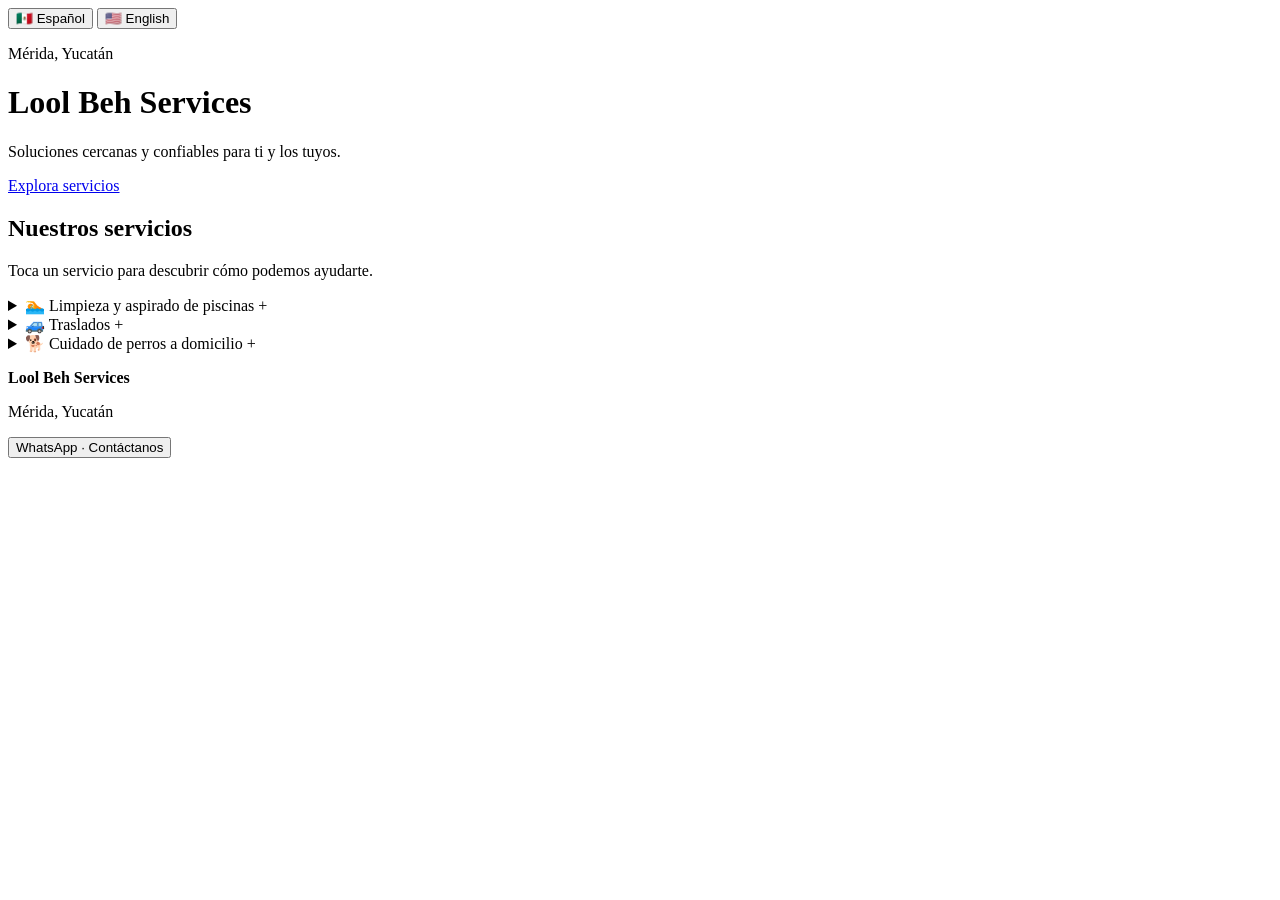
==== index.html @ f28a20ec "Agregar página principal" ====
<!DOCTYPE html>
<html lang="es">
<head>
  <meta charset="UTF-8">
  <meta name="viewport" content="width=device-width, initial-scale=1.0">
  <meta name="description" content="Lool Beh Services en Mérida: limpieza de piscinas, traslados y cuidado de perros a domicilio.">
  <title>Lool Beh Services</title>
  <link rel="stylesheet" href="inicio.css">
  <script src="inicio.js" defer></script>
</head>
<body>
  <header class="portada">
    <nav class="selector-idioma" aria-label="Idioma / Language">
      <button type="button" class="idioma activo" data-idioma="es" aria-pressed="true" lang="es">
        <span aria-hidden="true">🇲🇽</span> Español
      </button>
      <button type="button" class="idioma" data-idioma="en" aria-pressed="false" lang="en">
        <span aria-hidden="true">🇺🇸</span> English
      </button>
    </nav>

    <div class="contenedor">
      <p class="portada__etiqueta">Mérida, Yucatán</p>
      <h1>Lool Beh Services</h1>
      <p class="portada__frase">Soluciones cercanas y confiables para ti y los tuyos.</p>
      <a class="boton" href="#servicios">Explora servicios</a>
    </div>
  </header>

  <main>
    <section class="servicios contenedor" id="servicios" aria-labelledby="titulo-servicios">
      <h2 id="titulo-servicios">Nuestros servicios</h2>
      <p class="servicios__introduccion">Toca un servicio para descubrir cómo podemos ayudarte.</p>

      <div class="servicios__lista">
        <details class="servicio">
          <summary class="servicio__ovalo">
            <span class="servicio__icono" aria-hidden="true">🏊</span>
            <span class="servicio__nombre">Limpieza y aspirado de piscinas</span>
            <span class="servicio__indicador" aria-hidden="true">+</span>
          </summary>
          <div class="servicio__contenido">
            <p>Solicita una cotización según las dimensiones y el estado de tu piscina.</p>
            <a class="boton" href="piscinas/index.html">Ver servicio y cotizar</a>
          </div>
        </details>

        <details class="servicio">
          <summary class="servicio__ovalo">
            <span class="servicio__icono" aria-hidden="true">🚙</span>
            <span class="servicio__nombre">Traslados</span>
            <span class="servicio__indicador" aria-hidden="true">+</span>
          </summary>
          <div class="servicio__contenido">
            <p>Traslados al aeropuerto, dentro de Mérida y a destinos fuera de la ciudad.</p>
            <a class="boton" href="traslados/index.html">Ver servicio y cotizar</a>
          </div>
        </details>

        <details class="servicio">
          <summary class="servicio__ovalo">
            <span class="servicio__icono" aria-hidden="true">🐕</span>
            <span class="servicio__nombre" data-es="Cuidado de perros a domicilio" data-en="In-home dog care">
              Cuidado de perros a domicilio
            </span>
            <span class="servicio__indicador" aria-hidden="true">+</span>
          </summary>
          <div class="servicio__contenido">
            <p data-es="Cuando tú no puedes estar, te ayudamos a cuidarlos en su propio hogar." data-en="When you can't be there, we help care for your dogs in their own home.">
              Cuando tú no puedes estar, te ayudamos a cuidarlos en su propio hogar.
            </p>
            <p data-es="Cuidado por horas o por períodos más largos según tus necesidades." data-en="Dog care by the hour or longer periods, based on your needs.">
              Cuidado por horas o por períodos más largos según tus necesidades.
            </p>
            <a class="boton" href="perros/index.html" data-es="Ver cuidados y cotizar" data-en="View care options and request a quote">
              Ver cuidados y cotizar
            </a>
          </div>
        </details>
      </div>
    </section>
  </main>

  <footer class="pie">
    <div class="contenedor">
      <p><strong>Lool Beh Services</strong></p>
      <p>Mérida, Yucatán</p>
    </div>
  </footer>

  <button type="button" id="abrir-contacto" class="whatsapp-flotante" aria-haspopup="dialog" aria-controls="ventana-contacto">
    WhatsApp · Contáctanos
  </button>

  <dialog id="ventana-contacto" class="ventana-contacto" aria-labelledby="titulo-contacto">
    <button type="button" id="cerrar-contacto" class="contacto-cerrar" aria-label="Cerrar ventana de contacto">✕</button>
    <h2 id="titulo-contacto">¡Hola! ¿En qué podemos ayudarte?</h2>
    <p>Cuéntanos qué servicio necesitas o escribe tu consulta. Con gusto te atenderemos.</p>
    <p>También puedes <a id="explorar-servicios" href="#servicios">explorar nuestros servicios</a> en esta página para conocer más detalles.</p>

    <label for="consulta-contacto">Escribe aquí tu consulta</label>
    <textarea id="consulta-contacto" rows="4" maxlength="1500" placeholder="Por ejemplo: necesito un traslado al aeropuerto…"></textarea>

    <div class="contacto-opciones">
      <a class="boton" data-contacto="jose" href="https://wa.me/527772755235" target="_blank" rel="noopener noreferrer">
        WhatsApp con José Luis
      </a>
      <a class="boton" data-contacto="ananda" href="https://wa.me/525585375196" target="_blank" rel="noopener noreferrer">
        WhatsApp con Ananda
      </a>
    </div>

    <p class="contacto-aviso">Podrás revisar el mensaje en WhatsApp antes de enviarlo.</p>
  </dialog>
</body>
</html>
---- inicio.css ----
<!DOCTYPE html>
<html lang="es">
<head>
  <meta charset="UTF-8">
  <meta name="viewport" content="width=device-width, initial-scale=1.0">
  <meta name="description" content="Lool Beh Services en Mérida: limpieza de piscinas, traslados y cuidado de perros a domicilio.">
  <title>Lool Beh Services</title>
  <link rel="stylesheet" href="inicio.css">
  <script src="inicio.js" defer></script>
</head>
<body>
  <header class="portada">
    <nav class="selector-idioma" aria-label="Idioma / Language">
      <button type="button" class="idioma activo" data-idioma="es" aria-pressed="true" lang="es"><span aria-hidden="true">🇲🇽</span> Español</button>
      <button type="button" class="idioma" data-idioma="en" aria-pressed="false" lang="en"><span aria-hidden="true">🇺🇸</span> English</button>
    </nav>

    <div class="contenedor">
      <p class="portada__etiqueta">Mérida, Yucatán</p>
      <h1>Lool Beh Services</h1>
      <p class="portada__frase">Soluciones cercanas y confiables para ti y los tuyos.</p>
      <a class="boton" href="#servicios">Explora servicios</a>
    </div>
  </header>

  <main>
    <section class="servicios contenedor" id="servicios" aria-labelledby="titulo-servicios">
      <h2 id="titulo-servicios">Nuestros servicios</h2>
      <p class="servicios__introduccion">Toca un servicio para descubrir cómo podemos ayudarte.</p>

      <div class="servicios__lista">
        <details class="servicio">
          <summary class="servicio__ovalo">
            <span class="servicio__icono" aria-hidden="true">🏊</span>
            <span class="servicio__nombre">Limpieza y aspirado de piscinas</span>
            <span class="servicio__indicador" aria-hidden="true">+</span>
          </summary>
          <div class="servicio__contenido">
            <p>Solicita una cotización según las dimensiones y el estado de tu piscina.</p>
            <a class="boton" href="piscinas/index.html">Ver servicio y cotizar</a>
          </div>
        </details>

        <details class="servicio">
          <summary class="servicio__ovalo">
            <span class="servicio__icono" aria-hidden="true">🚙</span>
            <span class="servicio__nombre">Traslados</span>
            <span class="servicio__indicador" aria-hidden="true">+</span>
          </summary>
          <div class="servicio__contenido">
            <p>Traslados al aeropuerto, dentro de Mérida y a destinos fuera de la ciudad.</p>
            <a class="boton" href="traslados/index.html">Ver servicio y cotizar</a>
          </div>
        </details>

        <details class="servicio">
          <summary class="servicio__ovalo">
            <span class="servicio__icono" aria-hidden="true">🐕</span>
            <span class="servicio__nombre" data-es="Cuidado de perros a domicilio" data-en="In-home dog care">Cuidado de perros a domicilio</span>
            <span class="servicio__indicador" aria-hidden="true">+</span>
          </summary>
          <div class="servicio__contenido">
            <p data-es="Cuando tú no puedes estar, te ayudamos a cuidarlos en su propio hogar." data-en="When you can't be there, we help care for your dogs in their own home.">Cuando tú no puedes estar, te ayudamos a cuidarlos en su propio hogar.</p>
            <p data-es="Cuidado por horas o por períodos más largos según tus necesidades." data-en="Dog care by the hour or longer periods, based on your needs.">Cuidado por horas o por períodos más largos según tus necesidades.</p>
            <a class="boton" href="perros/index.html" data-es="Ver cuidados y cotizar" data-en="View care options and request a quote">Ver cuidados y cotizar</a>
          </div>
        </details>
      </div>
    </section>
  </main>

  <footer class="pie">
    <div class="contenedor">
      <p><strong>Lool Beh Services</strong></p>
      <p>Mérida, Yucatán</p>
    </div>
  </footer>

  <button type="button" id="abrir-contacto" class="whatsapp-flotante" aria-haspopup="dialog" aria-controls="ventana-contacto">WhatsApp · Contáctanos</button>

  <dialog id="ventana-contacto" class="ventana-contacto" aria-labelledby="titulo-contacto">
    <button type="button" id="cerrar-contacto" class="contacto-cerrar" aria-label="Cerrar ventana de contacto">✕</button>
    <h2 id="titulo-contacto">¡Hola! ¿En qué podemos ayudarte?</h2>
    <p>Cuéntanos qué servicio necesitas o escribe tu consulta. Con gusto te atenderemos.</p>
    <p>También puedes <a id="explorar-servicios" href="#servicios">explorar nuestros servicios</a> en esta página para conocer más detalles.</p>

    <label for="consulta-contacto">Escribe aquí tu consulta</label>
    <textarea id="consulta-contacto" rows="4" maxlength="1500" placeholder="Por ejemplo: necesito un traslado al aeropuerto…"></textarea>

    <div class="contacto-opciones">
      <a class="boton" data-contacto="jose" href="https://wa.me/527772755235" target="_blank" rel="noopener noreferrer">WhatsApp con José Luis</a>
      <a class="boton" data-contacto="ananda" href="https://wa.me/525585375196" target="_blank" rel="noopener noreferrer">WhatsApp con Ananda</a>
    </div>

    <p class="contacto-aviso">Podrás revisar el mensaje en WhatsApp antes de enviarlo.</p>
  </dialog>
</body>
</html>
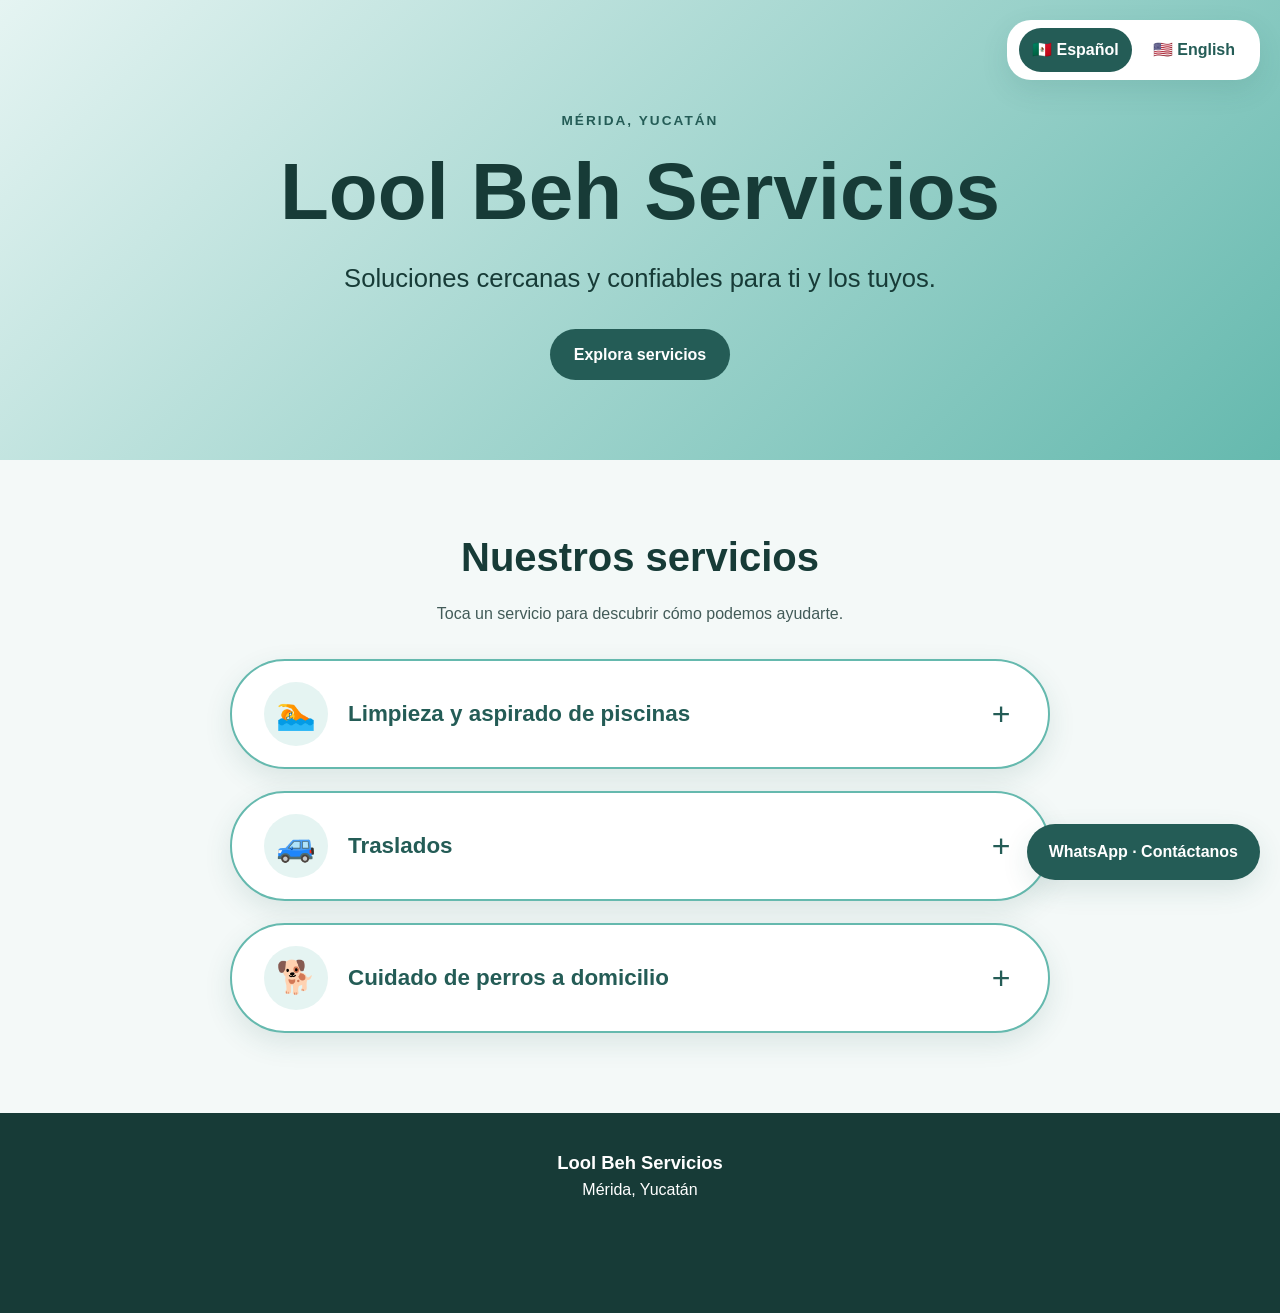
==== commit 7d59fd77: "Actualizar lool-beh-services: sin hospedaje, mismo formato que lool-beh-servicios" ====
--- a/index.html
+++ b/index.html
@@ -1,116 +1,270 @@
 <!DOCTYPE html>
 <html lang="es">
 <head>
-  <meta charset="UTF-8">
-  <meta name="viewport" content="width=device-width, initial-scale=1.0">
-  <meta name="description" content="Lool Beh Services en Mérida: limpieza de piscinas, traslados y cuidado de perros a domicilio.">
-  <title>Lool Beh Services</title>
-  <link rel="stylesheet" href="inicio.css">
-  <script src="inicio.js" defer></script>
+    <meta charset="UTF-8">
+    <meta name="viewport" content="width=device-width, initial-scale=1.0">
+
+    <meta
+        name="description"
+        content="Lool Beh Servicios en Mérida: limpieza de piscinas, traslados y cuidado de perros a domicilio."
+    >
+
+    <title>Lool Beh Servicios</title>
+
+    <link rel="stylesheet" href="inicio.css">
+    <script src="inicio.js" defer></script>
 </head>
+
+
+
 <body>
-  <header class="portada">
-    <nav class="selector-idioma" aria-label="Idioma / Language">
-      <button type="button" class="idioma activo" data-idioma="es" aria-pressed="true" lang="es">
-        <span aria-hidden="true">🇲🇽</span> Español
-      </button>
-      <button type="button" class="idioma" data-idioma="en" aria-pressed="false" lang="en">
-        <span aria-hidden="true">🇺🇸</span> English
-      </button>
-    </nav>
-
-    <div class="contenedor">
-      <p class="portada__etiqueta">Mérida, Yucatán</p>
-      <h1>Lool Beh Services</h1>
-      <p class="portada__frase">Soluciones cercanas y confiables para ti y los tuyos.</p>
-      <a class="boton" href="#servicios">Explora servicios</a>
-    </div>
-  </header>
-
-  <main>
-    <section class="servicios contenedor" id="servicios" aria-labelledby="titulo-servicios">
-      <h2 id="titulo-servicios">Nuestros servicios</h2>
-      <p class="servicios__introduccion">Toca un servicio para descubrir cómo podemos ayudarte.</p>
-
-      <div class="servicios__lista">
-        <details class="servicio">
-          <summary class="servicio__ovalo">
-            <span class="servicio__icono" aria-hidden="true">🏊</span>
-            <span class="servicio__nombre">Limpieza y aspirado de piscinas</span>
-            <span class="servicio__indicador" aria-hidden="true">+</span>
-          </summary>
-          <div class="servicio__contenido">
-            <p>Solicita una cotización según las dimensiones y el estado de tu piscina.</p>
-            <a class="boton" href="piscinas/index.html">Ver servicio y cotizar</a>
-          </div>
-        </details>
-
-        <details class="servicio">
-          <summary class="servicio__ovalo">
-            <span class="servicio__icono" aria-hidden="true">🚙</span>
-            <span class="servicio__nombre">Traslados</span>
-            <span class="servicio__indicador" aria-hidden="true">+</span>
-          </summary>
-          <div class="servicio__contenido">
-            <p>Traslados al aeropuerto, dentro de Mérida y a destinos fuera de la ciudad.</p>
-            <a class="boton" href="traslados/index.html">Ver servicio y cotizar</a>
-          </div>
-        </details>
-
-        <details class="servicio">
-          <summary class="servicio__ovalo">
-            <span class="servicio__icono" aria-hidden="true">🐕</span>
-            <span class="servicio__nombre" data-es="Cuidado de perros a domicilio" data-en="In-home dog care">
-              Cuidado de perros a domicilio
-            </span>
-            <span class="servicio__indicador" aria-hidden="true">+</span>
-          </summary>
-          <div class="servicio__contenido">
-            <p data-es="Cuando tú no puedes estar, te ayudamos a cuidarlos en su propio hogar." data-en="When you can't be there, we help care for your dogs in their own home.">
-              Cuando tú no puedes estar, te ayudamos a cuidarlos en su propio hogar.
+    <header class="portada">
+        <nav class="selector-idioma" aria-label="Idioma / Language">
+            <button
+                type="button"
+                class="idioma activo"
+                data-idioma="es"
+                aria-pressed="true"
+                lang="es"
+            >
+                <span aria-hidden="true">🇲🇽</span> Español
+            </button>
+
+            <button
+                type="button"
+                class="idioma"
+                data-idioma="en"
+                aria-pressed="false"
+                lang="en"
+            >
+                <span aria-hidden="true">🇺🇸</span> English
+            </button>
+        </nav>
+        <div class="contenedor">
+            <p class="portada__etiqueta">Mérida, Yucatán</p>
+
+            <h1>Lool Beh Servicios</h1>
+
+            <p class="portada__frase">
+                Soluciones cercanas y confiables para ti y los tuyos.
             </p>
-            <p data-es="Cuidado por horas o por períodos más largos según tus necesidades." data-en="Dog care by the hour or longer periods, based on your needs.">
-              Cuidado por horas o por períodos más largos según tus necesidades.
+
+            <a class="boton" href="#servicios">
+                Explora servicios
+            </a>
+        </div>
+    </header>
+
+    <main>
+        <section
+            class="servicios contenedor"
+            id="servicios"
+            aria-labelledby="titulo-servicios"
+        >
+            <h2 id="titulo-servicios">Nuestros servicios</h2>
+
+            <p class="servicios__introduccion">
+                Toca un servicio para descubrir cómo podemos ayudarte.
             </p>
-            <a class="boton" href="perros/index.html" data-es="Ver cuidados y cotizar" data-en="View care options and request a quote">
-              Ver cuidados y cotizar
-            </a>
-          </div>
-        </details>
-      </div>
-    </section>
-  </main>
-
-  <footer class="pie">
-    <div class="contenedor">
-      <p><strong>Lool Beh Services</strong></p>
-      <p>Mérida, Yucatán</p>
-    </div>
-  </footer>
-
-  <button type="button" id="abrir-contacto" class="whatsapp-flotante" aria-haspopup="dialog" aria-controls="ventana-contacto">
-    WhatsApp · Contáctanos
-  </button>
-
-  <dialog id="ventana-contacto" class="ventana-contacto" aria-labelledby="titulo-contacto">
-    <button type="button" id="cerrar-contacto" class="contacto-cerrar" aria-label="Cerrar ventana de contacto">✕</button>
-    <h2 id="titulo-contacto">¡Hola! ¿En qué podemos ayudarte?</h2>
-    <p>Cuéntanos qué servicio necesitas o escribe tu consulta. Con gusto te atenderemos.</p>
-    <p>También puedes <a id="explorar-servicios" href="#servicios">explorar nuestros servicios</a> en esta página para conocer más detalles.</p>
-
-    <label for="consulta-contacto">Escribe aquí tu consulta</label>
-    <textarea id="consulta-contacto" rows="4" maxlength="1500" placeholder="Por ejemplo: necesito un traslado al aeropuerto…"></textarea>
-
-    <div class="contacto-opciones">
-      <a class="boton" data-contacto="jose" href="https://wa.me/527772755235" target="_blank" rel="noopener noreferrer">
-        WhatsApp con José Luis
-      </a>
-      <a class="boton" data-contacto="ananda" href="https://wa.me/525585375196" target="_blank" rel="noopener noreferrer">
-        WhatsApp con Ananda
-      </a>
-    </div>
-
-    <p class="contacto-aviso">Podrás revisar el mensaje en WhatsApp antes de enviarlo.</p>
-  </dialog>
+
+            <div class="servicios__lista">
+
+                <!-- PISCINAS -->
+                <details class="servicio">
+                    <summary class="servicio__ovalo">
+                        <span class="servicio__icono" aria-hidden="true">
+                            🏊
+                        </span>
+
+                        <span class="servicio__nombre">
+                            Limpieza y aspirado de piscinas
+                        </span>
+
+                        <span class="servicio__indicador" aria-hidden="true">
+                            +
+                        </span>
+                    </summary>
+
+                    <div class="servicio__contenido">
+                        <p>
+                            Solicita una cotización según las dimensiones
+                            y el estado de tu piscina.
+                        </p>
+
+                        <a class="boton" href="piscinas/index.html">
+                            Ver servicio y cotizar
+                        </a>
+                    </div>
+                </details>
+
+                <!-- TRASLADOS -->
+                <details class="servicio">
+                    <summary class="servicio__ovalo">
+                        <span class="servicio__icono" aria-hidden="true">
+                            🚙
+                        </span>
+
+                        <span class="servicio__nombre">
+                            Traslados
+                        </span>
+
+                        <span class="servicio__indicador" aria-hidden="true">
+                            +
+                        </span>
+                    </summary>
+
+                    <div class="servicio__contenido">
+                        <p>
+                            Traslados al aeropuerto, dentro de Mérida
+                            y a destinos fuera de la ciudad.
+                        </p>
+
+                        <a class="boton" href="traslados/index.html">
+                            Ver servicio y cotizar
+                        </a>
+                    </div>
+                </details>
+
+                <!-- CUIDADO DE PERROS -->
+                <details class="servicio">
+                    <summary class="servicio__ovalo">
+                        <span class="servicio__icono" aria-hidden="true">
+                            🐕
+                        </span>
+
+                        <span
+                            class="servicio__nombre"
+                            data-es="Cuidado de perros a domicilio"
+                            data-en="In-home dog care"
+                        >
+                            Cuidado de perros a domicilio
+                        </span>
+
+                        <span class="servicio__indicador" aria-hidden="true">
+                            +
+                        </span>
+                    </summary>
+
+                    <div class="servicio__contenido">
+                        <p
+                            data-es="Cuando tú no puedes estar, te ayudamos a cuidarlos en su propio hogar."
+                            data-en="When you can't be there, we help care for your dogs in their own home."
+                        >
+                            Cuando tú no puedes estar, te ayudamos
+                            a cuidarlos en su propio hogar.
+                        </p>
+
+                        <p
+                            data-es="Cuidado de perros por horas o por períodos más largos, según tus necesidades."
+                            data-en="Dog care by the hour or for longer periods, tailored to your needs."
+                        >
+                            Cuidado de perros por horas o por períodos más largos, según tus necesidades.
+                        </p>
+
+                        <p
+                            data-es="Incluimos una visita inicial para conocer a tu perro, revisar sus necesidades y valorar cómo se siente con Ananda."
+                            data-en="We include an initial meet-and-greet to get to know your dog, discuss their needs and see how comfortable they feel with Ananda."
+                        >
+                            Incluimos una visita inicial para conocer a tu perro,
+                            revisar sus necesidades y valorar cómo se siente
+                            con Ananda.
+                        </p>
+
+                        <a
+                            class="boton"
+                            href="perros/index.html"
+                            data-es="Ver cuidados y cotizar"
+                            data-en="View care options and request a quote"
+                        >
+                            Ver cuidados y cotizar
+                        </a>
+                    </div>
+                </details>
+
+            </div>
+        </section>
+    </main>
+
+    <footer class="pie">
+        <div class="contenedor">
+            <p><strong>Lool Beh Servicios</strong></p>
+            <p>Mérida, Yucatán</p>
+        </div>
+    </footer>
+
+    <button
+        type="button"
+        id="abrir-contacto"
+        class="whatsapp-flotante"
+        aria-haspopup="dialog"
+        aria-controls="ventana-contacto"
+    >
+        WhatsApp · Contáctanos
+    </button>
+
+    <dialog
+        id="ventana-contacto"
+        class="ventana-contacto"
+        aria-labelledby="titulo-contacto"
+    >
+        <button
+            type="button"
+            id="cerrar-contacto"
+            class="contacto-cerrar"
+            aria-label="Cerrar ventana de contacto"
+        >
+            ✕
+        </button>
+
+        <h2 id="titulo-contacto">¡Hola! ¿En qué podemos ayudarte?</h2>
+
+        <p>
+            Cuéntanos qué servicio necesitas o escribe tu consulta.
+            Con gusto te atenderemos.
+        </p>
+
+        <p>
+            También puedes
+            <a id="explorar-servicios" href="#servicios">
+                explorar nuestros servicios
+            </a>
+            en esta página para conocer más detalles.
+        </p>
+
+        <label for="consulta-contacto">Escribe aquí tu consulta</label>
+
+        <textarea
+            id="consulta-contacto"
+            rows="4"
+            maxlength="1500"
+            placeholder="Por ejemplo: necesito un traslado al aeropuerto…"
+        ></textarea>
+
+        <div class="contacto-opciones">
+            <a
+                class="boton"
+                data-contacto="jose"
+                href="https://wa.me/527772755235"
+                target="_blank"
+                rel="noopener noreferrer"
+            >
+                WhatsApp con José Luis
+            </a>
+
+            <a
+                class="boton"
+                data-contacto="ananda"
+                href="https://wa.me/525585375196"
+                target="_blank"
+                rel="noopener noreferrer"
+            >
+                WhatsApp con Ananda
+            </a>
+        </div>
+
+        <p class="contacto-aviso">
+            Podrás revisar el mensaje en WhatsApp antes de enviarlo.
+        </p>
+    </dialog> 
 </body>
 </html>
--- a/inicio.css
+++ b/inicio.css
@@ -1,98 +1,467 @@
-<!DOCTYPE html>
-<html lang="es">
-<head>
-  <meta charset="UTF-8">
-  <meta name="viewport" content="width=device-width, initial-scale=1.0">
-  <meta name="description" content="Lool Beh Services en Mérida: limpieza de piscinas, traslados y cuidado de perros a domicilio.">
-  <title>Lool Beh Services</title>
-  <link rel="stylesheet" href="inicio.css">
-  <script src="inicio.js" defer></script>
-</head>
-<body>
-  <header class="portada">
-    <nav class="selector-idioma" aria-label="Idioma / Language">
-      <button type="button" class="idioma activo" data-idioma="es" aria-pressed="true" lang="es"><span aria-hidden="true">🇲🇽</span> Español</button>
-      <button type="button" class="idioma" data-idioma="en" aria-pressed="false" lang="en"><span aria-hidden="true">🇺🇸</span> English</button>
-    </nav>
-
-    <div class="contenedor">
-      <p class="portada__etiqueta">Mérida, Yucatán</p>
-      <h1>Lool Beh Services</h1>
-      <p class="portada__frase">Soluciones cercanas y confiables para ti y los tuyos.</p>
-      <a class="boton" href="#servicios">Explora servicios</a>
-    </div>
-  </header>
-
-  <main>
-    <section class="servicios contenedor" id="servicios" aria-labelledby="titulo-servicios">
-      <h2 id="titulo-servicios">Nuestros servicios</h2>
-      <p class="servicios__introduccion">Toca un servicio para descubrir cómo podemos ayudarte.</p>
-
-      <div class="servicios__lista">
-        <details class="servicio">
-          <summary class="servicio__ovalo">
-            <span class="servicio__icono" aria-hidden="true">🏊</span>
-            <span class="servicio__nombre">Limpieza y aspirado de piscinas</span>
-            <span class="servicio__indicador" aria-hidden="true">+</span>
-          </summary>
-          <div class="servicio__contenido">
-            <p>Solicita una cotización según las dimensiones y el estado de tu piscina.</p>
-            <a class="boton" href="piscinas/index.html">Ver servicio y cotizar</a>
-          </div>
-        </details>
-
-        <details class="servicio">
-          <summary class="servicio__ovalo">
-            <span class="servicio__icono" aria-hidden="true">🚙</span>
-            <span class="servicio__nombre">Traslados</span>
-            <span class="servicio__indicador" aria-hidden="true">+</span>
-          </summary>
-          <div class="servicio__contenido">
-            <p>Traslados al aeropuerto, dentro de Mérida y a destinos fuera de la ciudad.</p>
-            <a class="boton" href="traslados/index.html">Ver servicio y cotizar</a>
-          </div>
-        </details>
-
-        <details class="servicio">
-          <summary class="servicio__ovalo">
-            <span class="servicio__icono" aria-hidden="true">🐕</span>
-            <span class="servicio__nombre" data-es="Cuidado de perros a domicilio" data-en="In-home dog care">Cuidado de perros a domicilio</span>
-            <span class="servicio__indicador" aria-hidden="true">+</span>
-          </summary>
-          <div class="servicio__contenido">
-            <p data-es="Cuando tú no puedes estar, te ayudamos a cuidarlos en su propio hogar." data-en="When you can't be there, we help care for your dogs in their own home.">Cuando tú no puedes estar, te ayudamos a cuidarlos en su propio hogar.</p>
-            <p data-es="Cuidado por horas o por períodos más largos según tus necesidades." data-en="Dog care by the hour or longer periods, based on your needs.">Cuidado por horas o por períodos más largos según tus necesidades.</p>
-            <a class="boton" href="perros/index.html" data-es="Ver cuidados y cotizar" data-en="View care options and request a quote">Ver cuidados y cotizar</a>
-          </div>
-        </details>
-      </div>
-    </section>
-  </main>
-
-  <footer class="pie">
-    <div class="contenedor">
-      <p><strong>Lool Beh Services</strong></p>
-      <p>Mérida, Yucatán</p>
-    </div>
-  </footer>
-
-  <button type="button" id="abrir-contacto" class="whatsapp-flotante" aria-haspopup="dialog" aria-controls="ventana-contacto">WhatsApp · Contáctanos</button>
-
-  <dialog id="ventana-contacto" class="ventana-contacto" aria-labelledby="titulo-contacto">
-    <button type="button" id="cerrar-contacto" class="contacto-cerrar" aria-label="Cerrar ventana de contacto">✕</button>
-    <h2 id="titulo-contacto">¡Hola! ¿En qué podemos ayudarte?</h2>
-    <p>Cuéntanos qué servicio necesitas o escribe tu consulta. Con gusto te atenderemos.</p>
-    <p>También puedes <a id="explorar-servicios" href="#servicios">explorar nuestros servicios</a> en esta página para conocer más detalles.</p>
-
-    <label for="consulta-contacto">Escribe aquí tu consulta</label>
-    <textarea id="consulta-contacto" rows="4" maxlength="1500" placeholder="Por ejemplo: necesito un traslado al aeropuerto…"></textarea>
-
-    <div class="contacto-opciones">
-      <a class="boton" data-contacto="jose" href="https://wa.me/527772755235" target="_blank" rel="noopener noreferrer">WhatsApp con José Luis</a>
-      <a class="boton" data-contacto="ananda" href="https://wa.me/525585375196" target="_blank" rel="noopener noreferrer">WhatsApp con Ananda</a>
-    </div>
-
-    <p class="contacto-aviso">Podrás revisar el mensaje en WhatsApp antes de enviarlo.</p>
-  </dialog>
-</body>
-</html>
+/* COLORES Y CONFIGURACIÓN */
+
+:root {
+    --turquesa: #65b9ae;
+    --turquesa-oscuro: #245c56;
+    --turquesa-claro: #e5f4f2;
+    --texto: #173b37;
+    --texto-secundario: #425b58;
+    --blanco: #ffffff;
+    --fondo: #f4f9f8;
+    --sombra: 0 10px 28px rgba(36, 92, 86, 0.12);
+}
+
+* {
+    box-sizing: border-box;
+    margin: 0;
+    padding: 0;
+}
+
+html {
+    scroll-behavior: smooth;
+}
+
+body {
+    background: var(--fondo);
+    color: var(--texto);
+    font-family:
+        -apple-system, BlinkMacSystemFont, "Segoe UI",
+        Roboto, Helvetica, Arial, sans-serif;
+    line-height: 1.6;
+}
+
+.contenedor {
+    width: min(100% - 40px, 1000px);
+    margin-inline: auto;
+}
+
+/* CABECERA */
+
+.portada {
+    padding: 80px 0;
+    background: linear-gradient(
+        135deg,
+        var(--turquesa-claro),
+        var(--turquesa)
+    );
+    text-align: center;
+}
+
+.portada__etiqueta {
+    margin-bottom: 16px;
+    color: var(--turquesa-oscuro);
+    font-size: 0.85rem;
+    font-weight: 800;
+    letter-spacing: 0.15em;
+    text-transform: uppercase;
+}
+
+.portada h1 {
+    margin-bottom: 22px;
+    font-size: clamp(2.5rem, 8vw, 5rem);
+    line-height: 1.1;
+    overflow-wrap: anywhere;
+}
+
+.portada__frase {
+    max-width: 620px;
+    margin: 0 auto 30px;
+    font-size: clamp(1.15rem, 3vw, 1.6rem);
+}
+
+/* BOTONES */
+
+.boton {
+    display: inline-block;
+    max-width: 100%;
+    padding: 13px 24px;
+    border-radius: 999px;
+    background: var(--turquesa-oscuro);
+    color: var(--blanco);
+    font-weight: 700;
+    text-align: center;
+    text-decoration: none;
+    transition: background-color 0.2s ease;
+}
+
+.boton:hover {
+    background: var(--texto);
+}
+
+.boton:focus-visible,
+.servicio__ovalo:focus-visible {
+    outline: 3px solid var(--texto);
+    outline-offset: 5px;
+}
+
+/* SECCIÓN DE SERVICIOS */
+
+.servicios {
+    padding-block: 65px 80px;
+}
+
+.servicios h2 {
+    margin-bottom: 12px;
+    font-size: clamp(1.8rem, 5vw, 2.5rem);
+    text-align: center;
+}
+
+.servicios__introduccion {
+    margin-bottom: 32px;
+    color: var(--texto-secundario);
+    text-align: center;
+}
+
+.servicios__lista {
+    display: grid;
+    gap: 22px;
+    max-width: 820px;
+    margin-inline: auto;
+}
+
+/* ÓVALOS DESPLEGABLES */
+
+.servicio {
+    min-width: 0;
+}
+
+.servicio__ovalo {
+    position: relative;
+    display: grid;
+    grid-template-columns: 64px minmax(0, 1fr) 30px;
+    align-items: center;
+    gap: 20px;
+    min-height: 110px;
+    padding: 20px 32px;
+    border: 2px solid var(--turquesa);
+    border-radius: 999px;
+    background: var(--blanco);
+    box-shadow: var(--sombra);
+    cursor: pointer;
+    list-style: none;
+    transition: background-color 0.2s ease;
+}
+
+.servicio__ovalo::-webkit-details-marker {
+    display: none;
+}
+
+.servicio__ovalo::marker {
+    content: "";
+}
+
+.servicio__ovalo:hover,
+.servicio[open] .servicio__ovalo {
+    background: var(--turquesa-claro);
+}
+
+.servicio__icono {
+    display: grid;
+    width: 64px;
+    height: 64px;
+    place-items: center;
+    border-radius: 50%;
+    background: var(--turquesa-claro);
+    font-size: 2rem;
+}
+
+.servicio__nombre {
+    color: var(--turquesa-oscuro);
+    font-size: clamp(1.1rem, 2.5vw, 1.4rem);
+    font-weight: 800;
+    line-height: 1.35;
+    overflow-wrap: anywhere;
+}
+
+.servicio__indicador {
+    color: var(--turquesa-oscuro);
+    font-size: 2rem;
+    line-height: 1;
+    text-align: center;
+    transition: transform 0.2s ease;
+}
+
+.servicio[open] .servicio__indicador {
+    transform: rotate(45deg);
+}
+
+/* CONTENIDO AL DESPLEGAR */
+
+.servicio__contenido {
+    margin: 12px 24px 0;
+    padding: 26px 30px;
+    border: 1px solid var(--turquesa);
+    border-radius: 26px;
+    background: var(--blanco);
+}
+
+.servicio__contenido p {
+    margin-bottom: 20px;
+    color: var(--texto-secundario);
+}
+
+.servicio__contenido p:last-child {
+    margin-bottom: 0;
+}
+
+.servicio__aviso {
+    font-size: 0.95rem;
+    font-style: italic;
+}
+
+/* PIE DE PÁGINA */
+
+.pie {
+    padding: 35px 0;
+    background: var(--texto);
+    color: var(--blanco);
+    text-align: center;
+}
+
+.pie strong {
+    font-size: 1.15rem;
+}
+
+/* TELÉFONOS */
+
+@media (max-width: 600px) {
+    .contenedor {
+        width: calc(100% - 28px);
+    }
+
+    .portada {
+        padding: 55px 0;
+    }
+
+    .servicios {
+        padding-block: 45px 55px;
+    }
+
+    .servicio__ovalo {
+        grid-template-columns: 44px minmax(0, 1fr) 22px;
+        gap: 12px;
+        min-height: 100px;
+        padding: 20px;
+    }
+
+    .servicio__icono {
+        width: 44px;
+        height: 44px;
+        font-size: 1.5rem;
+    }
+
+    .servicio__contenido {
+        margin-inline: 8px;
+        padding: 22px 20px;
+    }
+}
+
+/* RESPETAR LA PREFERENCIA DE MOVIMIENTO */
+
+@media (prefers-reduced-motion: reduce) {
+    html {
+        scroll-behavior: auto;
+    }
+
+    *,
+    *::before,
+    *::after {
+        transition: none !important;
+    }
+}
+
+/* WHATSAPP Y VENTANA DE CONTACTO */
+
+.whatsapp-flotante {
+    position: fixed;
+    right: 20px;
+    bottom: 20px;
+    z-index: 1000;
+    max-width: calc(100% - 40px);
+    padding: 15px 22px;
+    border: none;
+    border-radius: 999px;
+    background: var(--turquesa-oscuro);
+    color: var(--blanco);
+    font: inherit;
+    font-weight: 800;
+    cursor: pointer;
+    box-shadow: var(--sombra);
+}
+
+.whatsapp-flotante:hover {
+    background: var(--texto);
+}
+
+.ventana-contacto {
+    position: fixed;
+    inset: 0;
+    width: min(560px, calc(100% - 32px));
+    max-height: 85vh;
+    margin: auto;
+    padding: 32px;
+    overflow-y: auto;
+    border: none;
+    border-radius: 24px;
+    background: var(--blanco);
+    color: var(--texto);
+    box-shadow: 0 20px 60px rgba(0, 0, 0, 0.25);
+}
+
+.ventana-contacto::backdrop {
+    background: rgba(23, 59, 55, 0.7);
+}
+
+.contacto-cerrar {
+    position: absolute;
+    top: 12px;
+    right: 12px;
+    width: 44px;
+    height: 44px;
+    border: none;
+    border-radius: 50%;
+    background: var(--turquesa-claro);
+    color: var(--texto);
+    font-size: 1.2rem;
+    cursor: pointer;
+}
+
+.ventana-contacto h2 {
+    margin-bottom: 18px;
+    padding-right: 36px;
+    font-size: 1.6rem;
+    line-height: 1.3;
+}
+
+.ventana-contacto p {
+    margin-bottom: 18px;
+}
+
+#explorar-servicios {
+    color: var(--turquesa-oscuro);
+    font-weight: 700;
+    text-underline-offset: 3px;
+}
+
+.ventana-contacto label {
+    display: block;
+    margin-bottom: 8px;
+    font-weight: 700;
+}
+
+#consulta-contacto {
+    display: block;
+    width: 100%;
+    min-height: 120px;
+    padding: 12px;
+    border: 1px solid var(--turquesa-oscuro);
+    border-radius: 12px;
+    background: var(--blanco);
+    color: var(--texto);
+    font: inherit;
+    resize: vertical;
+}
+
+.contacto-opciones {
+    display: grid;
+    gap: 12px;
+    margin-top: 20px;
+}
+
+.ventana-contacto .contacto-aviso {
+    margin: 18px 0 0;
+    color: var(--texto-secundario);
+    font-size: 0.9rem;
+}
+
+.whatsapp-flotante:focus-visible,
+.contacto-cerrar:focus-visible,
+#consulta-contacto:focus-visible,
+#explorar-servicios:focus-visible {
+    outline: 3px solid var(--turquesa-oscuro);
+    outline-offset: 4px;
+}
+
+/* Espacio para que el botón no tape el pie de página. */
+.pie {
+    padding-bottom: 110px;
+}
+
+@media (max-width: 600px) {
+    .ventana-contacto {
+        padding: 28px 20px;
+    }
+
+    .whatsapp-flotante {
+        right: 16px;
+        bottom: 16px;
+        padding: 13px 18px;
+    }
+}
+
+/* SELECTOR DE IDIOMA */
+
+.portada {
+    position: relative;
+    padding-top: 110px;
+}
+
+.selector-idioma {
+    position: absolute;
+    top: 20px;
+    right: 20px;
+    display: flex;
+    flex-wrap: wrap;
+    align-items: center;
+    justify-content: center;
+    gap: 8px;
+    max-width: calc(100% - 40px);
+    padding: 8px 12px;
+    border-radius: 24px;
+    background: var(--blanco);
+    color: var(--texto);
+    box-shadow: var(--sombra);
+}
+
+.selector-idioma > span {
+    font-size: 0.9rem;
+    font-weight: 700;
+}
+
+.idioma {
+    min-height: 44px;
+    padding: 8px 12px;
+    border: 1px solid transparent;
+    border-radius: 999px;
+    background: transparent;
+    color: var(--turquesa-oscuro);
+    font: inherit;
+    font-weight: 700;
+    cursor: pointer;
+}
+
+.idioma:hover {
+    background: var(--turquesa-claro);
+}
+
+.idioma[aria-pressed="true"] {
+    background: var(--turquesa-oscuro);
+    color: var(--blanco);
+}
+
+.idioma:focus-visible {
+    outline: 3px solid var(--texto);
+    outline-offset: 3px;
+}
+
+@media (max-width: 600px) {
+    .selector-idioma {
+        position: static;
+        width: fit-content;
+        margin: 0 auto 28px;
+    }
+
+    .portada {
+        padding-top: 24px;
+    }
+}
